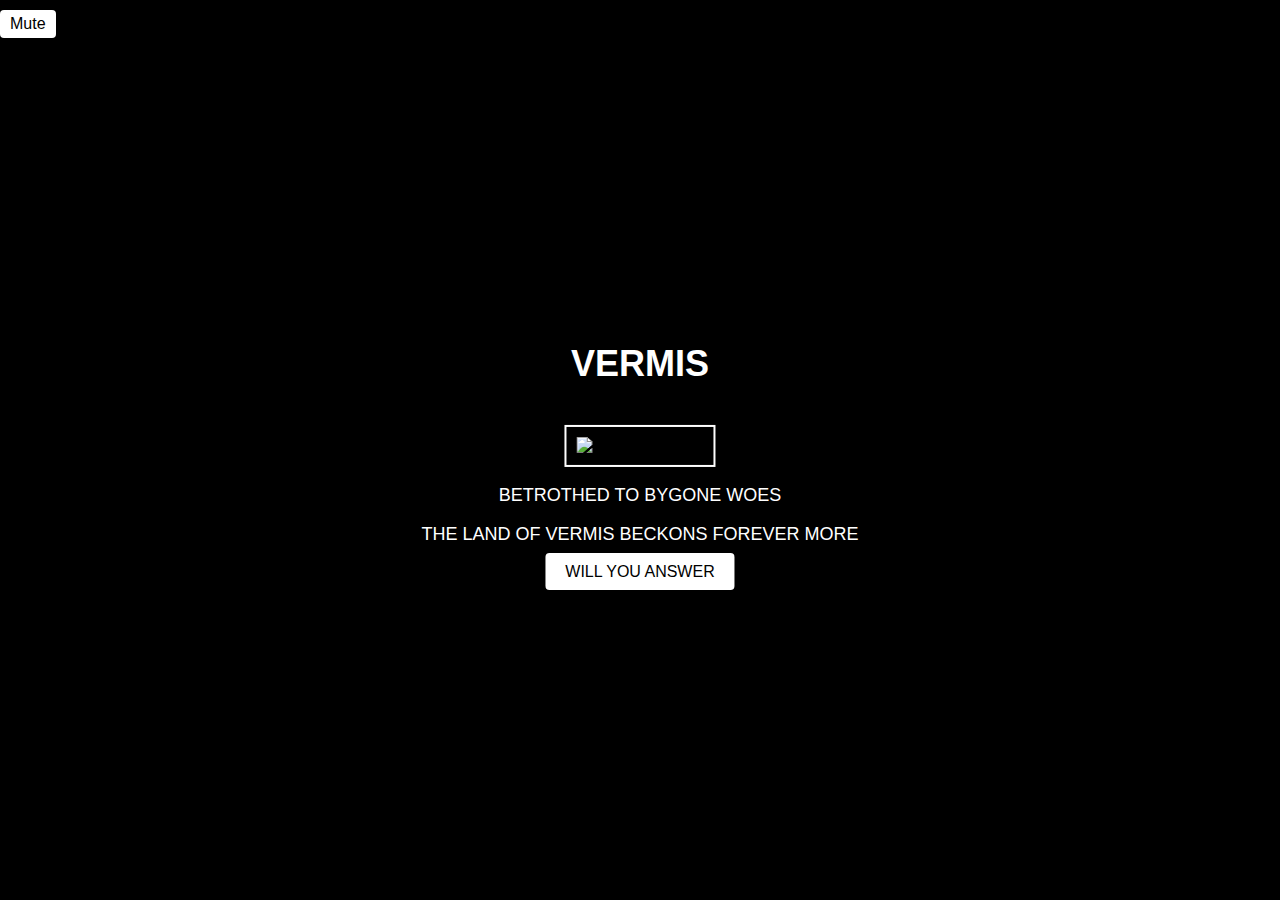
==== index.html @ 99b492a8 "index" ====
<!DOCTYPE html>
<html>
<head>
  <meta charset="UTF-8">
  <title>Splash Page</title>
  <style>
    /* Add your custom CSS styles here */
    body {
      background-color: #000000; /* black background */
      font-family: Arial, sans-serif;
      margin: 0;
      padding: 0;
    }
    .splash-container {
      text-align: center;
      position: absolute;
      top: 50%;
      left: 50%;
      transform: translate(-50%, -50%);
    }
    .splash-heading,
    .splash-content {
      font-size: 18px;
      color: #ffffff; /* white text */
    }
    .splash-heading {
      font-size: 36px;
      margin-bottom: 20px;
    }
    .home-button {
      margin-top: 20px;
      padding: 10px 20px;
      background-color: #ffffff; /* white button background */
      color: #000000; /* black button text */
      font-size: 16px;
      border: none;
      border-radius: 4px;
      cursor: pointer;
      transition: background-color 0.3s;
      text-decoration: none;
    }
    .home-button:hover {
      background-color: #dddddd; /* light gray button background on hover */
    }
    .portrait-frame {
      margin-top: 20px;
      border: 2px solid #ffffff; /* white border */
      display: inline-block;
      padding: 10px;
    }
    .portrait-image {
      max-width: 100%;
      max-height: 100%;
    }
    .audio-player {
      display: none; /* hide the audio player */
    }
	@keyframes vibration {
  0% {
    transform: translate(0);
    box-shadow: none;
  }
  10% {
    transform: translate(-1px, 1px);
    box-shadow: 2px 2px 4px rgba(0, 0, 0, 0.1);
  }
  20% {
    transform: translate(1px, -1px);
    box-shadow: -2px -2px 4px rgba(0, 0, 0, 0.1);
  }
  30% {
    transform: translate(0);
    box-shadow: none;
  }
  40% {
    transform: translate(1px, 1px);
    box-shadow: -2px 2px 4px rgba(0, 0, 0, 0.1);
  }
  50% {
    transform: translate(-1px, -1px);
    box-shadow: 2px -2px 4px rgba(0, 0, 0, 0.1);
  }
  60% {
    transform: translate(0);
    box-shadow: none;
  }
  70% {
    transform: translate(-1px, 1px);
    box-shadow: 2px 2px 4px rgba(0, 0, 0, 0.1);
  }
  80% {
    transform: translate(1px, -1px);
    box-shadow: -2px -2px 4px rgba(0, 0, 0, 0.1);
  }
  90% {
    transform: translate(0);
    box-shadow: none;
  }
  100% {
    transform: translate(-1px, -1px);
    box-shadow: 2px -2px 4px rgba(0, 0, 0, 0.1);
  }
}

.slight-vibration {
  animation: vibration 0.3s infinite;
}
 .volume-button {
      background-color: #ffffff; /* white button background */
      color: #000000; /* black button text */
      font-size: 16px;
      border: none;
      border-radius: 4px;
      padding: 5px 10px;
      cursor: pointer;
      margin-top: 10px;
      text-decoration: none;
    }
  </style>
  <script>
    document.addEventListener("DOMContentLoaded", function() {
      var audioPlayer = document.getElementById("audioPlayer");
      audioPlayer.autoplay = true; // autoplay the audio
    });
  </script>
   <script>
    document.addEventListener("DOMContentLoaded", function() {
      var audioPlayer = document.getElementById("audioPlayer");
      var volumeButton = document.getElementById("volumeButton");

      volumeButton.addEventListener("click", function() {
        if (audioPlayer.muted) {
          audioPlayer.muted = false;
          volumeButton.innerText = "Mute";
        } else {
          audioPlayer.muted = true;
          volumeButton.innerText = "Unmute";
        }
      });

      audioPlayer.autoplay = true; // autoplay the audio
    });
  </script>
</head>
<body>

  <div class="splash-container">
  <div class="slight-vibration">    <h1 class="splash-heading">VERMIS</h1></div>
 <div class="portrait-frame"> <img class="portrait-image" src="vermisintropicture.png" alt="Framed Portrait"> </div> 
    <p class="splash-content">BETROTHED TO BYGONE WOES</p>
    <p class="splash-content">THE LAND OF VERMIS BECKONS FOREVER MORE</p>
    <a class="home-button" href="home.html">WILL YOU ANSWER</a>
 

  <audio id="audioPlayer" class="audio-player" controls>
    <source src="vermisintro.mp4" type="audio/mp4">
    Your browser does not support the audio element.
  </audio>
  </div>
    <button id="volumeButton" class="volume-button">Mute</button>
  </div>
</body>
</html>
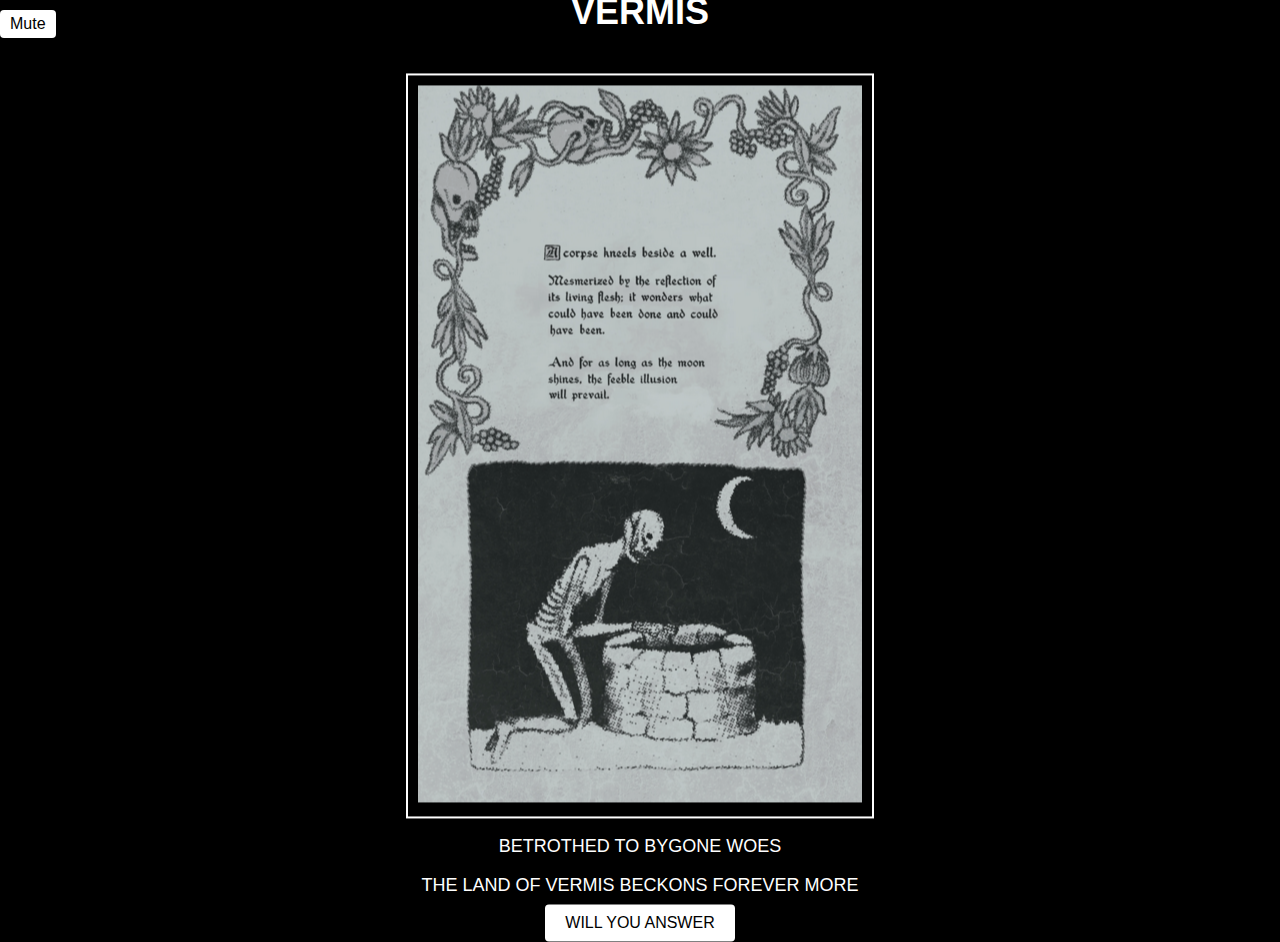
==== commit 35431762: "intro pic potential fix" ====
--- a/index.html
+++ b/index.html
@@ -146,7 +146,7 @@
 
   <div class="splash-container">
   <div class="slight-vibration">    <h1 class="splash-heading">VERMIS</h1></div>
- <div class="portrait-frame"> <img class="portrait-image" src="vermisintropicture.png" alt="Framed Portrait"> </div> 
+ <div class="portrait-frame"> <img class="portrait-image" src="intropic.PNG" alt="Framed Portrait"> </div> 
     <p class="splash-content">BETROTHED TO BYGONE WOES</p>
     <p class="splash-content">THE LAND OF VERMIS BECKONS FOREVER MORE</p>
     <a class="home-button" href="home.html">WILL YOU ANSWER</a>
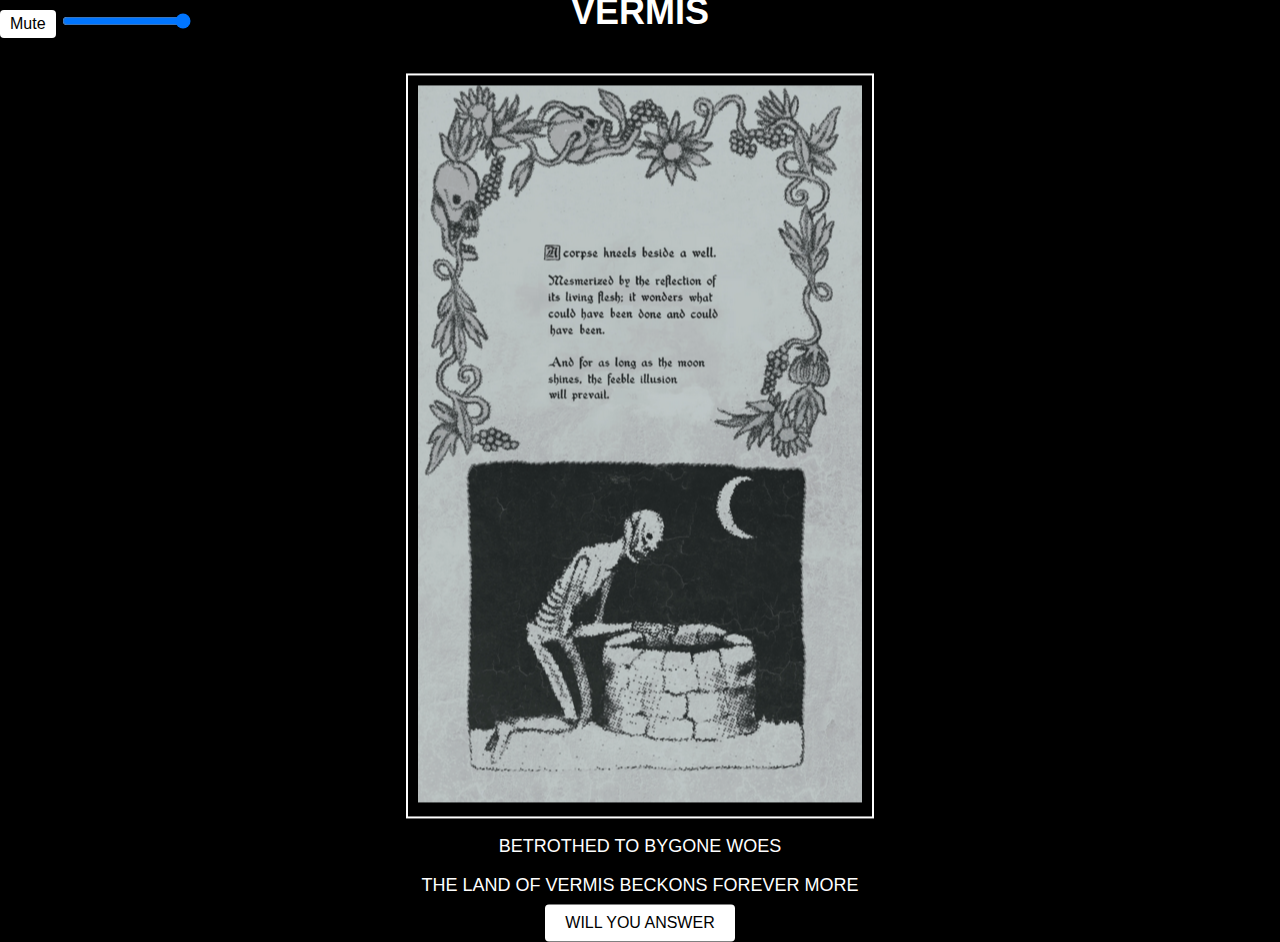
==== commit 968a2a92: "Update index.html" ====
--- a/index.html
+++ b/index.html
@@ -105,7 +105,7 @@
 .slight-vibration {
   animation: vibration 0.3s infinite;
 }
- .volume-button {
+ .mute-button {
       background-color: #ffffff; /* white button background */
       color: #000000; /* black button text */
       font-size: 16px;
@@ -126,16 +126,21 @@
    <script>
     document.addEventListener("DOMContentLoaded", function() {
       var audioPlayer = document.getElementById("audioPlayer");
-      var volumeButton = document.getElementById("volumeButton");
-
-      volumeButton.addEventListener("click", function() {
+      var muteButton = document.getElementById("muteButton");
+	  var volumeSlider = document.getElementById("volumeSlider"); // New volume slider
+	  
+      muteButton.addEventListener("click", function() {
         if (audioPlayer.muted) {
           audioPlayer.muted = false;
-          volumeButton.innerText = "Mute";
+          muteButton.innerText = "Mute";
         } else {
           audioPlayer.muted = true;
-          volumeButton.innerText = "Unmute";
+          muteButton.innerText = "Unmute";
         }
+      });
+	  
+	  volumeSlider.addEventListener("input", function() { // New event listener for volume slider
+		audioPlayer.volume = volumeSlider.value / 100; // Dividing by 100 because the volume is a value from 0.0 - 1.0
       });
 
       audioPlayer.autoplay = true; // autoplay the audio
@@ -146,7 +151,7 @@
 
   <div class="splash-container">
   <div class="slight-vibration">    <h1 class="splash-heading">VERMIS</h1></div>
- <div class="portrait-frame"> <img class="portrait-image" src="intropic.PNG" alt="Framed Portrait"> </div> 
+ <div class="portrait-frame"> <img class="portrait-image" src="images/intropic.png" alt="Framed Portrait"> </div> 
     <p class="splash-content">BETROTHED TO BYGONE WOES</p>
     <p class="splash-content">THE LAND OF VERMIS BECKONS FOREVER MORE</p>
     <a class="home-button" href="home.html">WILL YOU ANSWER</a>
@@ -157,7 +162,9 @@
     Your browser does not support the audio element.
   </audio>
   </div>
-    <button id="volumeButton" class="volume-button">Mute</button>
+    <button id="muteButton" class="mute-button">Mute</button>
+	
+	<input type="range" id="volumeSlider" min="0" max="100" value="100">
   </div>
 </body>
 </html>
